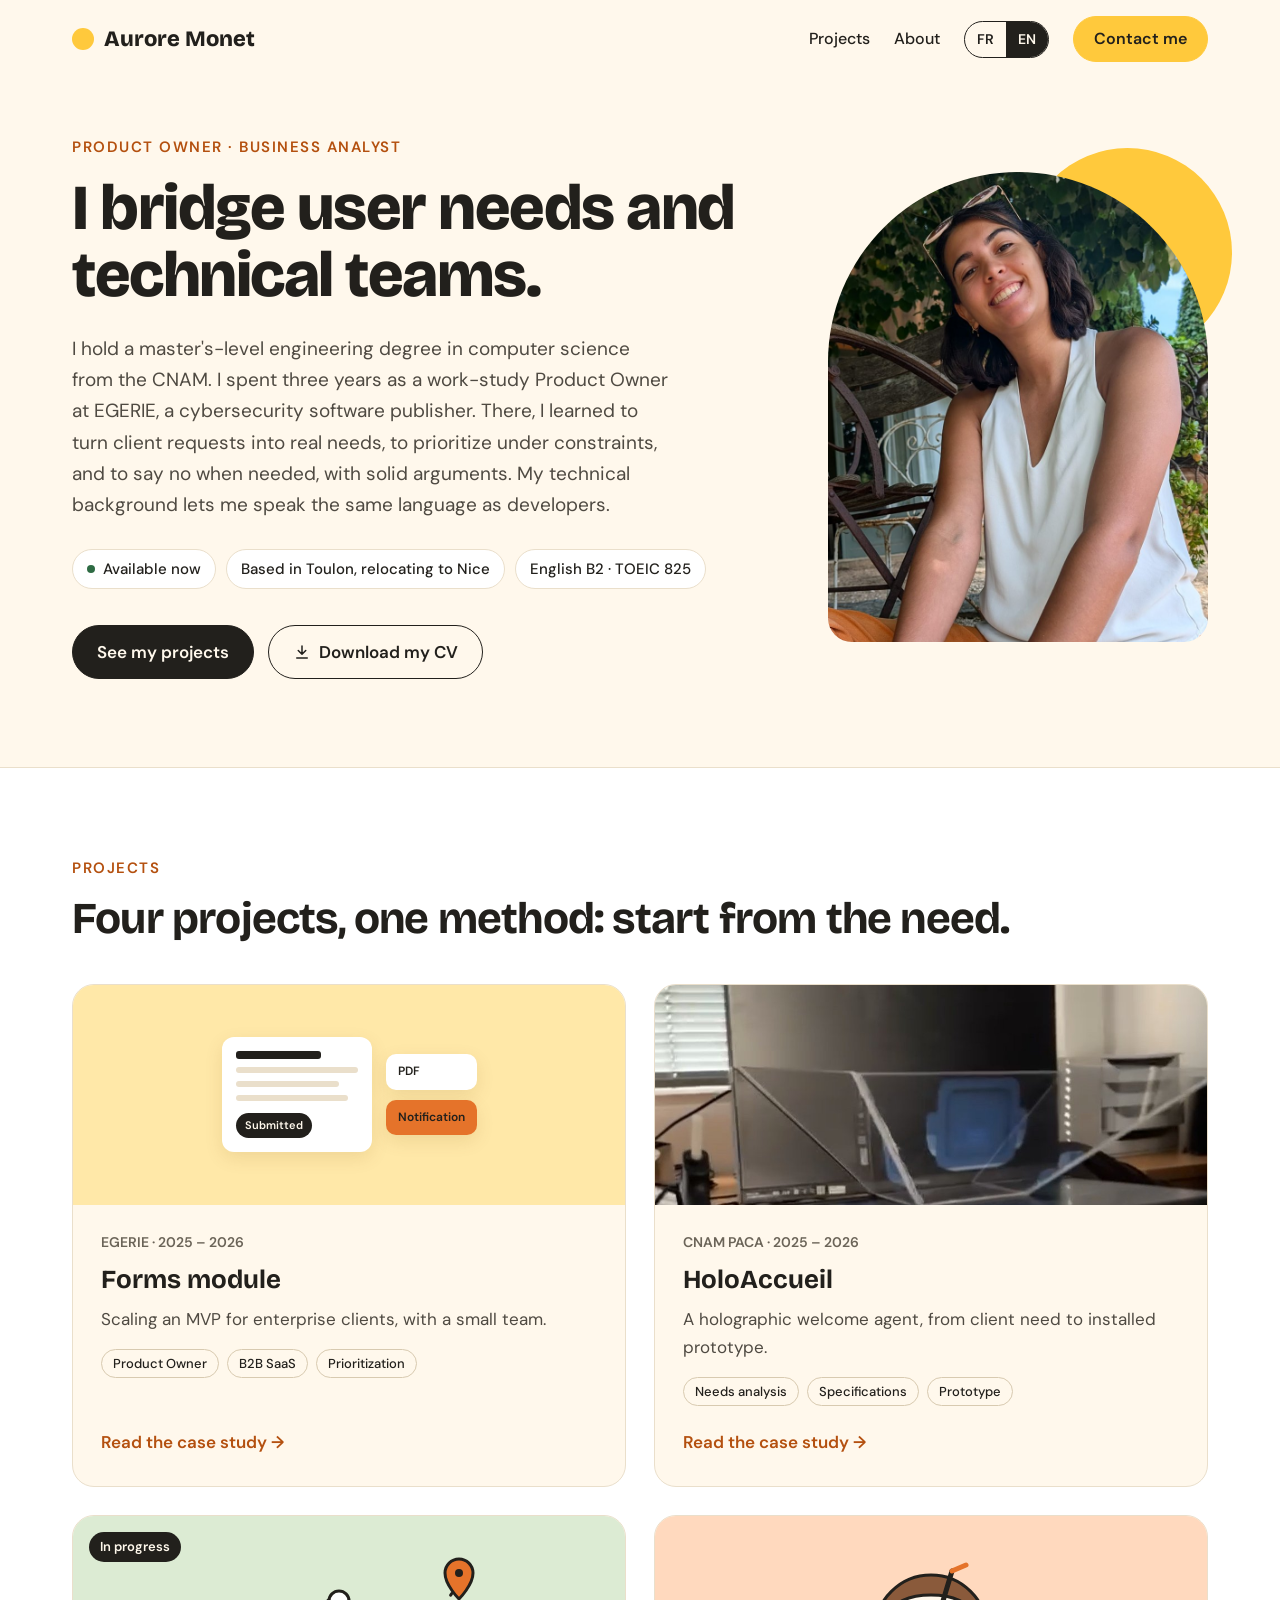
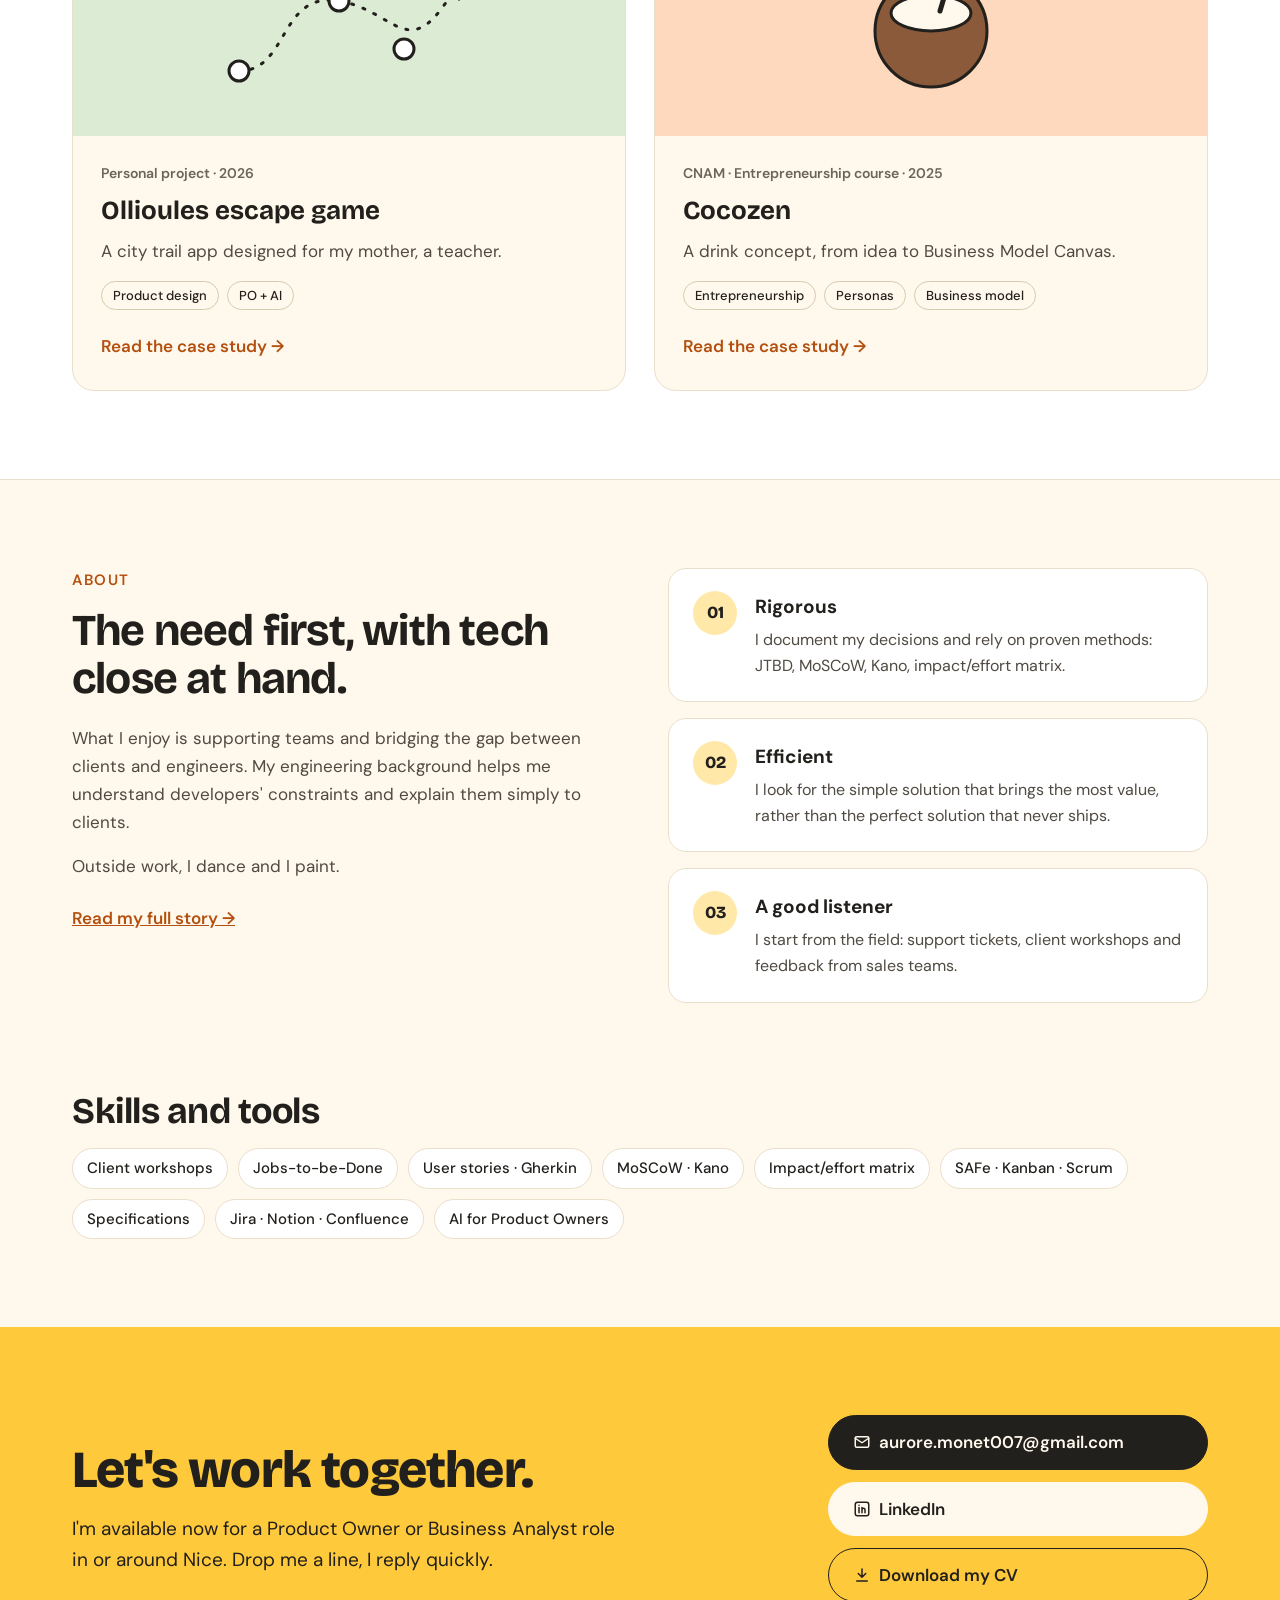
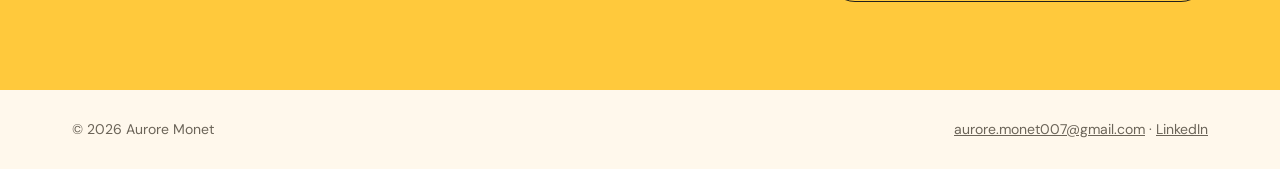
==== en/index.html @ ca901355 "Add files via upload Mise en ligne du portfolio" ====
<!doctype html>
<html lang="en">
<head>
<meta charset="utf-8">
<meta name="viewport" content="width=device-width, initial-scale=1">
<title>Aurore Monet — Product Owner · Business Analyst</title>
<meta name="description" content="Portfolio of Aurore Monet, junior Product Owner and Business Analyst, CNAM engineering graduate. Available in the Nice area.">
<meta property="og:title" content="Aurore Monet — Product Owner · Business Analyst">
<meta property="og:description" content="Portfolio of Aurore Monet, junior Product Owner and Business Analyst, CNAM engineering graduate. Available in the Nice area.">
<meta property="og:type" content="website">
<link rel="alternate" hreflang="fr" href="../index.html">
<link rel="alternate" hreflang="en" href="index.html">
<link rel="icon" href="../assets/favicon.svg" type="image/svg+xml">
<link rel="preconnect" href="https://fonts.googleapis.com">
<link rel="preconnect" href="https://fonts.gstatic.com" crossorigin>
<link href="https://fonts.googleapis.com/css2?family=Bricolage+Grotesque:opsz,wght@12..96,600;12..96,700;12..96,800&family=DM+Mono:wght@400;500&family=DM+Sans:opsz,wght@9..40,400;9..40,500;9..40,600&display=swap" rel="stylesheet">
<link rel="stylesheet" href="../assets/style.css">
</head>
<body>
<a class="skip" href="#contenu">Skip to content</a>
<header class="site-header">
  <div class="wrap">
    <a class="logo" href="index.html"><span class="sun" aria-hidden="true"></span>Aurore Monet</a>
    <nav class="nav" aria-label="Main navigation">
      <a class="nav-link" href="index.html#projets">Projects</a>
      <a class="nav-link" href="about.html">About</a>
      <div class="lang" role="group" aria-label="Language"><a href="../index.html" hreflang="fr" lang="fr">FR</a><span aria-current="true">EN</span></div>
      <a class="btn btn-sun" href="index.html#contact">Contact me</a>
    </nav>
  </div>
</header>
<main id="contenu">
<section class="wrap hero">
  <div class="hero-text">
    <p class="eyebrow">Product Owner · Business Analyst</p>
    <h1 class="h1">I bridge user needs and technical teams.</h1>
    <p class="lead">I hold a master's-level engineering degree in computer science from the CNAM. I spent three years as a work-study Product Owner at EGERIE, a cybersecurity software publisher. There, I learned to turn client requests into real needs, to prioritize under constraints, and to say no when needed, with solid arguments. My technical background lets me speak the same language as developers.</p>
    <div class="chips"><span class="chip"><span class="dot" aria-hidden="true"></span>Available now</span><span class="chip">Based in Toulon, relocating to Nice</span><span class="chip">English B2 · TOEIC 825</span></div>
    <div class="actions">
      <a class="btn btn-dark" href="#projets">See my projects</a>
      <a class="btn btn-line" href="../assets/CV_Aurore-Monet_product-owner_EN.pdf" download><svg aria-hidden="true" width="18" height="18" viewBox="0 0 24 24" fill="none" stroke="currentColor" stroke-width="2" stroke-linecap="round" stroke-linejoin="round"><path d="M12 4v11M7 10l5 5 5-5M5 20h14"/></svg>Download my CV</a>
    </div>
  </div>
  <div class="hero-photo"><div class="portrait"><img src="../assets/portrait.jpg" alt="Portrait of Aurore Monet" width="840" height="1118"></div></div>
</section>
<section class="band" id="projets" aria-labelledby="projets-title">
  <div class="wrap section">
    <p class="eyebrow">Projects</p>
    <h2 class="h2" id="projets-title">Four projects, one method: start from the need.</h2>
    <div class="cards">
<a class="card" href="forms-egerie.html">
  <div class="card-visual v-forms" aria-hidden="true"><div class="mini-form"><i></i><i></i><i style="width:85%"></i><i style="width:92%"></i><b>Submitted</b></div><div class="mini-stack"><span>PDF</span><span>Notification</span></div></div>
  <div class="card-body">
    <p class="card-meta">EGERIE · 2025 – 2026</p>
    <h3>Forms module</h3>
    <p class="muted">Scaling an MVP for enterprise clients, with a small team.</p>
    <div class="tags"><span class="tag">Product Owner</span><span class="tag">B2B SaaS</span><span class="tag">Prioritization</span></div>
    <span class="card-more">Read the case study →</span>
  </div>
</a>
<a class="card" href="holoaccueil.html">
  <div class="card-visual"><img src="../assets/hologramme.jpg" alt="Hologram prototype being tested at CNAM" loading="lazy" width="990" height="700"></div>
  <div class="card-body">
    <p class="card-meta">CNAM PACA · 2025 – 2026</p>
    <h3>HoloAccueil</h3>
    <p class="muted">A holographic welcome agent, from client need to installed prototype.</p>
    <div class="tags"><span class="tag">Needs analysis</span><span class="tag">Specifications</span><span class="tag">Prototype</span></div>
    <span class="card-more">Read the case study →</span>
  </div>
</a>
<a class="card" href="escape-game.html">
  <div class="card-visual v-trail"><span class="badge">In progress</span><svg aria-hidden="true" width="260" height="150" viewBox="0 0 260 150" fill="none"><path d="M20 120 C 70 120, 60 40, 120 50 S 190 120, 240 30" stroke="#22201C" stroke-width="3" stroke-dasharray="2 10" stroke-linecap="round"/><circle cx="20" cy="120" r="10" fill="#fff" stroke="#22201C" stroke-width="3"/><circle cx="120" cy="50" r="10" fill="#fff" stroke="#22201C" stroke-width="3"/><circle cx="185" cy="98" r="10" fill="#fff" stroke="#22201C" stroke-width="3"/><path d="M240 8 a14 14 0 0 1 14 14 c0 12 -14 26 -14 26 s-14 -14 -14 -26 a14 14 0 0 1 14 -14z" fill="#E5732A" stroke="#22201C" stroke-width="3"/><circle cx="240" cy="22" r="4" fill="#22201C"/></svg></div>
  <div class="card-body">
    <p class="card-meta">Personal project · 2026</p>
    <h3>Ollioules escape game</h3>
    <p class="muted">A city trail app designed for my mother, a teacher.</p>
    <div class="tags"><span class="tag">Product design</span><span class="tag">PO + AI</span></div>
    <span class="card-more">Read the case study →</span>
  </div>
</a>
<a class="card" href="cocozen.html">
  <div class="card-visual v-coco" aria-hidden="true"><svg width="150" height="150" viewBox="0 0 150 150" fill="none"><circle cx="75" cy="80" r="56" fill="#8A5A3B" stroke="#22201C" stroke-width="3"/><ellipse cx="75" cy="62" rx="40" ry="18" fill="#FFF8EC" stroke="#22201C" stroke-width="3"/><path d="M96 20 L84 60" stroke="#22201C" stroke-width="5" stroke-linecap="round"/><path d="M96 20 L110 14" stroke="#E5732A" stroke-width="5" stroke-linecap="round"/></svg></div>
  <div class="card-body">
    <p class="card-meta">CNAM · Entrepreneurship course · 2025</p>
    <h3>Cocozen</h3>
    <p class="muted">A drink concept, from idea to Business Model Canvas.</p>
    <div class="tags"><span class="tag">Entrepreneurship</span><span class="tag">Personas</span><span class="tag">Business model</span></div>
    <span class="card-more">Read the case study →</span>
  </div>
</a>
    </div>
  </div>
</section>
<section class="wrap section split" aria-labelledby="apropos-title">
  <div>
    <p class="eyebrow">About</p>
    <h2 class="h2" id="apropos-title">The need first, with tech close at hand.</h2>
    <p class="muted" style="margin-bottom:16px">What I enjoy is supporting teams and bridging the gap between clients and engineers. My engineering background helps me understand developers' constraints and explain them simply to clients.</p>
    <p class="muted" style="margin-bottom:24px">Outside work, I dance and I paint.</p>
    <a href="about.html" style="font-weight:600">Read my full story →</a>
  </div>
  <div class="qualities"><div class="quality"><span class="num" aria-hidden="true">01</span><div><h3>Rigorous</h3><p>I document my decisions and rely on proven methods: JTBD, MoSCoW, Kano, impact/effort matrix.</p></div></div><div class="quality"><span class="num" aria-hidden="true">02</span><div><h3>Efficient</h3><p>I look for the simple solution that brings the most value, rather than the perfect solution that never ships.</p></div></div><div class="quality"><span class="num" aria-hidden="true">03</span><div><h3>A good listener</h3><p>I start from the field: support tickets, client workshops and feedback from sales teams.</p></div></div></div>
</section>
<section class="wrap" style="padding-bottom:88px" aria-labelledby="skills-title">
  <h2 class="h2-s" id="skills-title">Skills and tools</h2>
  <div class="chips"><span class="chip">Client workshops</span><span class="chip">Jobs-to-be-Done</span><span class="chip">User stories · Gherkin</span><span class="chip">MoSCoW · Kano</span><span class="chip">Impact/effort matrix</span><span class="chip">SAFe · Kanban · Scrum</span><span class="chip">Specifications</span><span class="chip">Jira · Notion · Confluence</span><span class="chip">AI for Product Owners</span></div>
</section>
</main>
<section class="contact" id="contact" aria-labelledby="contact-title">
  <div class="wrap">
    <div class="contact-text">
      <h2 class="h2" id="contact-title">Let's work together.</h2>
      <p>I'm available now for a Product Owner or Business Analyst role in or around Nice. Drop me a line, I reply quickly.</p>
    </div>
    <div class="contact-links">
      <a class="btn btn-dark" href="mailto:aurore.monet007@gmail.com"><svg aria-hidden="true" width="18" height="18" viewBox="0 0 24 24" fill="none" stroke="currentColor" stroke-width="2" stroke-linecap="round" stroke-linejoin="round"><rect x="3" y="5" width="18" height="14" rx="2"/><path d="M3 7l9 6 9-6"/></svg>aurore.monet007@gmail.com</a>
      <a class="btn btn-light" href="https://www.linkedin.com/in/aurore-monet"><svg aria-hidden="true" width="18" height="18" viewBox="0 0 24 24" fill="none" stroke="currentColor" stroke-width="2" stroke-linecap="round" stroke-linejoin="round"><rect x="3" y="3" width="18" height="18" rx="3"/><path d="M8 10v7M8 7v.01M12 17v-4a2 2 0 0 1 4 0v4M12 10v7"/></svg>LinkedIn</a>
      <a class="btn btn-line" href="../assets/CV_Aurore-Monet_product-owner_EN.pdf" download><svg aria-hidden="true" width="18" height="18" viewBox="0 0 24 24" fill="none" stroke="currentColor" stroke-width="2" stroke-linecap="round" stroke-linejoin="round"><path d="M12 4v11M7 10l5 5 5-5M5 20h14"/></svg>Download my CV</a>
    </div>
  </div>
</section>
<footer class="site-footer">
  <div class="wrap">
    <span>© 2026 Aurore Monet</span>
    <span><a href="mailto:aurore.monet007@gmail.com">aurore.monet007@gmail.com</a> · <a href="https://www.linkedin.com/in/aurore-monet">LinkedIn</a></span>
  </div>
</footer>
</body>
</html>
---- assets/style.css ----
/* Portfolio Aurore Monet — style « solaire » clair */
:root {
  --sable: #FFF8EC;
  --blanc: #FFFFFF;
  --soleil: #FFC93C;
  --soleil-doux: #FFE8A8;
  --orange: #E5732A;
  --orange-texte: #B4500F;
  --encre: #22201C;
  --texte-2: #4F4A42;
  --texte-3: #6B6458;
  --bord: #EADFCB;
  --bord-fort: #D8CAB0;
  --vert: #2E6B43;
  --titre: 'Bricolage Grotesque', system-ui, sans-serif;
  --corps: 'DM Sans', system-ui, sans-serif;
  --mono: 'DM Mono', ui-monospace, monospace;
}
*, *::before, *::after { box-sizing: border-box; }
html { scroll-behavior: smooth; }
body { margin: 0; background: var(--sable); color: var(--encre); font-family: var(--corps); font-size: 17px; line-height: 1.65; -webkit-font-smoothing: antialiased; }
img { max-width: 100%; display: block; }
a { color: var(--orange-texte); }
a:hover { color: #8A3C0B; }
:focus-visible { outline: 3px solid var(--orange); outline-offset: 3px; border-radius: 6px; }
h1, h2, h3 { margin: 0; }
p { margin: 0; }
.skip { position: absolute; left: -999px; top: 8px; background: var(--encre); color: var(--sable); padding: 8px 14px; border-radius: 8px; z-index: 10; }
.skip:focus { left: 8px; }

.wrap { max-width: 1200px; margin: 0 auto; padding-left: 32px; padding-right: 32px; }
.narrow { max-width: 760px; margin: 0 auto; padding-left: 32px; padding-right: 32px; }
.band { background: var(--blanc); border-top: 1px solid var(--bord); border-bottom: 1px solid var(--bord); }

/* En-tête */
.site-header { position: sticky; top: 0; z-index: 5; background: rgba(255, 248, 236, .94); backdrop-filter: blur(8px); border-bottom: 1px solid transparent; }
.site-header .wrap { display: flex; flex-wrap: wrap; align-items: center; justify-content: space-between; gap: 12px 24px; padding-top: 16px; padding-bottom: 16px; }
.logo { font-family: var(--titre); font-weight: 800; font-size: 22px; color: var(--encre); text-decoration: none; display: inline-flex; align-items: center; gap: 10px; }
.logo:hover { color: var(--encre); }
.sun { width: 22px; height: 22px; border-radius: 50%; background: var(--soleil); display: inline-block; flex: none; }
.nav { display: flex; flex-wrap: wrap; align-items: center; gap: 10px 24px; font-weight: 500; font-size: 16px; }
.nav > a:not(.btn) { color: var(--encre); text-decoration: none; }
.nav > a:not(.btn):hover { color: var(--orange-texte); }
.lang { display: inline-flex; border: 1.5px solid var(--encre); border-radius: 999px; overflow: hidden; font-size: 14px; font-weight: 600; }
.lang a, .lang span { padding: 6px 12px; text-decoration: none; color: var(--encre); }
.lang [aria-current] { background: var(--encre); color: var(--sable); }

/* Boutons */
.btn { display: inline-flex; align-items: center; gap: 8px; min-height: 48px; padding: 12px 24px; border-radius: 999px; font-weight: 600; text-decoration: none; border: 1.5px solid var(--encre); transition: transform .15s ease; }
.btn:hover { transform: translateY(-1px); }
.btn-dark { background: var(--encre); color: var(--sable); }
.btn-dark:hover { color: var(--sable); }
.btn-line { background: transparent; color: var(--encre); }
.btn-line:hover { color: var(--encre); background: var(--blanc); }
.btn-sun { background: var(--soleil); color: var(--encre); border-color: var(--soleil); min-height: 44px; padding: 9px 20px; }
.btn-sun:hover { color: var(--encre); }
.btn-light { background: var(--sable); color: var(--encre); border-color: var(--sable); }
.btn-light:hover { color: var(--encre); }
.btn svg { flex: none; }

/* Textes */
.eyebrow { font-weight: 600; font-size: 15px; letter-spacing: 1.5px; text-transform: uppercase; color: var(--orange-texte); margin-bottom: 14px; }
.h1 { font-family: var(--titre); font-weight: 800; font-size: clamp(38px, 5.4vw, 64px); line-height: 1.05; letter-spacing: -1.5px; }
.h2 { font-family: var(--titre); font-weight: 700; font-size: clamp(30px, 3.6vw, 44px); line-height: 1.1; letter-spacing: -.8px; }
.h2-s { font-family: var(--titre); font-weight: 700; font-size: clamp(28px, 3vw, 36px); line-height: 1.15; letter-spacing: -.5px; margin-bottom: 16px; }
.lead { font-size: 19px; color: var(--texte-2); }
.muted { color: var(--texte-2); }
.prose p + p { margin-top: 16px; }
.prose p { color: #3D3830; }
.prose ul { margin: 12px 0 0; padding-left: 22px; color: #3D3830; }
.prose li + li { margin-top: 6px; }

/* Pastilles */
.chips { display: flex; flex-wrap: wrap; gap: 10px; }
.chip { display: inline-flex; align-items: center; gap: 8px; background: var(--blanc); border: 1px solid var(--bord); border-radius: 999px; padding: 7px 14px; font-size: 15px; font-weight: 500; }
.dot { width: 8px; height: 8px; border-radius: 50%; background: var(--vert); }
.tag { font-size: 13px; font-weight: 500; border: 1px solid var(--bord-fort); border-radius: 999px; padding: 3px 11px; }

/* Accueil : héros */
.hero { display: flex; flex-wrap: wrap; align-items: center; gap: 56px; padding-top: 56px; padding-bottom: 88px; }
.hero-text { flex: 999 1 520px; min-width: 0; }
.hero-text .h1 { margin-bottom: 24px; }
.hero-text .lead { margin-bottom: 28px; max-width: 600px; }
.hero-text .chips { margin-bottom: 36px; }
.actions { display: flex; flex-wrap: wrap; gap: 14px; }
.hero-photo { flex: 1 1 320px; display: flex; justify-content: center; }
.portrait { position: relative; width: 380px; max-width: 100%; aspect-ratio: 380 / 470; }
.portrait::before { content: ""; position: absolute; right: -24px; top: -24px; width: 55%; aspect-ratio: 1; border-radius: 50%; background: var(--soleil); }
.portrait img { position: relative; width: 100%; height: 100%; object-fit: cover; border-radius: 190px 190px 24px 24px; }

/* Cartes projets */
.section { padding-top: 88px; padding-bottom: 88px; }
.section .h2 { margin-bottom: 40px; }
.cards { display: grid; grid-template-columns: repeat(auto-fit, minmax(min(100%, 420px), 1fr)); gap: 28px; }
.card { display: flex; flex-direction: column; background: var(--sable); border: 1px solid var(--bord); border-radius: 22px; overflow: hidden; color: var(--encre); text-decoration: none; transition: transform .2s ease, box-shadow .2s ease; }
.card:hover { color: var(--encre); transform: translateY(-3px); box-shadow: 0 14px 30px rgba(120, 80, 20, .10); }
.card-visual { height: 220px; display: flex; align-items: center; justify-content: center; gap: 14px; position: relative; }
.card-visual img { width: 100%; height: 100%; object-fit: cover; }
.card-body { padding: 26px 28px 30px; display: flex; flex-direction: column; gap: 10px; flex: 1; }
.card-meta { font-size: 14px; font-weight: 600; color: var(--texte-3); }
.card h3 { font-family: var(--titre); font-weight: 700; font-size: 26px; line-height: 1.2; }
.card .tags { display: flex; flex-wrap: wrap; gap: 8px; margin-top: 6px; }
.card-more { margin-top: auto; padding-top: 12px; font-weight: 600; color: var(--orange-texte); }
.badge { position: absolute; top: 16px; left: 16px; background: var(--encre); color: var(--sable); font-size: 13px; font-weight: 600; padding: 4px 11px; border-radius: 999px; }
.v-forms { background: #FFE8A8; }
.v-trail { background: #DCEBD3; }
.v-coco { background: #FFD9BE; }
.mini-form { width: 150px; background: var(--blanc); border-radius: 12px; padding: 14px; display: flex; flex-direction: column; gap: 8px; box-shadow: 0 6px 18px rgba(120, 80, 20, .12); }
.mini-form i { display: block; height: 6px; border-radius: 3px; background: var(--bord); }
.mini-form i:first-child { height: 8px; width: 70%; background: var(--encre); }
.mini-form b { margin-top: 4px; align-self: flex-start; font-size: 11px; font-weight: 600; background: var(--encre); color: var(--sable); padding: 3px 9px; border-radius: 999px; }
.mini-stack { display: flex; flex-direction: column; gap: 10px; }
.mini-stack span { background: var(--blanc); border-radius: 10px; padding: 8px 12px; font-size: 12px; font-weight: 600; box-shadow: 0 6px 18px rgba(120, 80, 20, .12); }
.mini-stack span + span { background: var(--orange); }

/* À propos (accueil) */
.split { display: flex; flex-wrap: wrap; gap: 56px; }
.split > * { flex: 1 1 380px; min-width: 0; }
.split .h2 { margin-bottom: 20px; }
.qualities { display: flex; flex-direction: column; gap: 16px; }
.quality { background: var(--blanc); border: 1px solid var(--bord); border-radius: 18px; padding: 22px 24px; display: flex; gap: 18px; align-items: flex-start; }
.num { flex: none; width: 44px; height: 44px; border-radius: 50%; background: var(--soleil-doux); display: flex; align-items: center; justify-content: center; font-family: var(--titre); font-weight: 800; }
.quality h3 { font-size: 19px; margin-bottom: 4px; }
.quality p { color: var(--texte-2); font-size: 16px; }

/* Contact */
.contact { background: var(--soleil); }
.contact .wrap { display: flex; flex-wrap: wrap; align-items: center; justify-content: space-between; gap: 40px; padding-top: 88px; padding-bottom: 88px; }
.contact-text { flex: 1 1 460px; min-width: 0; }
.contact .h2 { font-weight: 800; font-size: clamp(36px, 4.4vw, 52px); margin-bottom: 14px; }
.contact-text p { font-size: 19px; max-width: 560px; }
.contact-links { display: flex; flex-direction: column; gap: 12px; flex: 0 1 380px; min-width: 0; }
.contact-links .btn { word-break: break-all; }

.site-footer .wrap { display: flex; flex-wrap: wrap; justify-content: space-between; gap: 12px; padding-top: 28px; padding-bottom: 28px; font-size: 14px; color: var(--texte-3); }
.site-footer a { color: var(--texte-3); }

/* Pages de cas */
.case-hero { padding-top: 40px; padding-bottom: 56px; }
.back { font-weight: 600; text-decoration: none; font-size: 15px; }
.case-hero .eyebrow { margin-top: 36px; }
.case-hero .h1 { margin-bottom: 22px; max-width: 900px; font-size: clamp(36px, 5vw, 60px); }
.case-hero .lead { font-size: 20px; max-width: 760px; }
.facts { background: var(--blanc); border: 1px solid var(--bord); border-radius: 22px; padding: 30px 32px; display: grid; grid-template-columns: repeat(auto-fit, minmax(220px, 1fr)); gap: 26px 32px; margin: 0; }
.facts dt { font-size: 13px; font-weight: 600; letter-spacing: 1px; text-transform: uppercase; color: var(--texte-3); margin-bottom: 4px; }
.facts dd { margin: 0; font-weight: 500; }
.block { padding-top: 72px; padding-bottom: 8px; }
.block-band { margin-top: 72px; }
.block-band > .wrap { padding-top: 80px; padding-bottom: 80px; }
.journey { display: flex; flex-wrap: wrap; align-items: stretch; gap: 12px; margin-top: 32px; }
.stage { flex: 1 1 190px; border: 1.5px solid var(--bord-fort); border-radius: 16px; padding: 18px 20px; background: var(--sable); }
.stage small { font-family: var(--mono); font-size: 13px; color: var(--texte-3); }
.stage strong { display: block; font-size: 19px; margin-top: 2px; }
.stage em { display: block; font-style: normal; font-size: 14px; font-weight: 600; color: var(--vert); margin-top: 6px; }
.stage.break { border: 2.5px solid var(--orange); background: #FFF1E4; }
.stage.break em { color: var(--orange-texte); }
.arrow { display: flex; align-items: center; font-size: 22px; color: #8A8172; }
.grid3 { display: grid; grid-template-columns: repeat(auto-fit, minmax(260px, 1fr)); gap: 20px; margin-top: 28px; }
.panel { border-radius: 16px; padding: 22px 24px; background: var(--sable); }
.panel h3 { font-size: 18px; margin-bottom: 6px; }
.panel p { font-size: 16px; color: var(--texte-2); }
.steps { list-style: none; margin: 0; padding: 0; display: flex; flex-direction: column; gap: 28px; }
.steps li { display: flex; gap: 20px; }
.steps .num { background: var(--soleil); }
.steps h3 { font-size: 20px; margin: 4px 0 6px; }
.steps p { color: #3D3830; }
.steps ol { margin: 10px 0 0; padding-left: 22px; color: #3D3830; }
.steps ol li { display: list-item; }
.steps ol li + li { margin-top: 4px; }
.moscow { display: grid; grid-template-columns: repeat(auto-fit, minmax(230px, 1fr)); gap: 16px; margin: 36px 0; }
.mcol { background: var(--blanc); border: 1px solid var(--bord); border-radius: 18px; padding: 22px 22px 26px; }
.mcol small { font-family: var(--mono); font-size: 13px; color: var(--texte-3); display: block; }
.mcol strong { display: block; margin: 2px 0 12px; }
.mcol ul { list-style: none; padding: 0; margin: 0; font-size: 15px; color: var(--texte-2); }
.mcol li + li { margin-top: 6px; }
.mcol.must { background: var(--encre); color: var(--sable); border-color: var(--encre); }
.mcol.must small { color: var(--soleil); }
.mcol.must ul { color: var(--sable); }
.mcol.wont { border: 1.5px dashed var(--bord-fort); }
.deliv { display: flex; flex-direction: column; gap: 18px; }
.deliv h3 { font-size: 19px; margin-bottom: 4px; }
.story { margin: 0; background: var(--encre); color: var(--sable); border-radius: 22px; padding: 28px 30px; }
.story figcaption { font-size: 13px; font-weight: 600; letter-spacing: 1px; text-transform: uppercase; color: var(--soleil); margin-bottom: 16px; }
.story p { margin-bottom: 18px; }
.gherkin { font-family: var(--mono); font-size: 14.5px; line-height: 1.8; background: #33302A; border-radius: 14px; padding: 18px 20px; }
.gherkin b { color: var(--soleil); font-weight: 500; }
.results { display: grid; grid-template-columns: repeat(auto-fit, minmax(240px, 1fr)); gap: 20px; }
.result { background: var(--soleil-doux); border-radius: 18px; padding: 24px; font-weight: 600; font-size: 18px; line-height: 1.4; }
.quote { margin: 40px 0 0; max-width: 820px; }
.quote p { font-family: var(--titre); font-weight: 700; font-size: clamp(26px, 3vw, 34px); line-height: 1.2; margin-bottom: 10px; }
.quote footer { color: var(--texte-3); }
.figure { margin: 32px 0 0; }
.figure img { border-radius: 20px; width: 100%; max-height: 520px; object-fit: cover; }
.figure figcaption { font-size: 14px; color: var(--texte-3); margin-top: 10px; }
.pivots { display: grid; grid-template-columns: repeat(auto-fit, minmax(280px, 1fr)); gap: 20px; margin-top: 8px; }
.pivot { background: var(--blanc); border: 1px solid var(--bord); border-radius: 18px; padding: 22px 24px; }
.pivot strong { display: block; font-family: var(--titre); font-size: 20px; margin-bottom: 6px; }
.pivot p { color: var(--texte-2); font-size: 16px; }
.next { background: var(--soleil); margin-top: 88px; }
.next .wrap { display: flex; flex-wrap: wrap; justify-content: space-between; align-items: center; gap: 20px; padding-top: 48px; padding-bottom: 48px; }
.next small { font-size: 14px; font-weight: 600; letter-spacing: 1px; text-transform: uppercase; }
.next p { font-family: var(--titre); font-weight: 800; font-size: clamp(24px, 3vw, 32px); margin-top: 4px; }
.status { display: inline-block; background: var(--encre); color: var(--sable); font-size: 14px; font-weight: 600; padding: 4px 12px; border-radius: 999px; margin-left: 10px; vertical-align: middle; letter-spacing: 0; text-transform: none; }

/* Page à propos */
.about-hero { display: flex; flex-wrap: wrap; gap: 56px; align-items: center; padding-top: 56px; padding-bottom: 40px; }
.about-hero > div { flex: 999 1 480px; min-width: 0; }
.about-hero .portrait { width: 300px; }
.skills { width: 100%; border-collapse: collapse; margin-top: 8px; }
.skills th, .skills td { text-align: left; vertical-align: top; padding: 14px 16px 14px 0; border-bottom: 1px solid var(--bord); }
.skills th { width: 32%; font-weight: 600; }
.skills td { color: var(--texte-2); }
.edu { list-style: none; padding: 0; margin: 0; display: flex; flex-direction: column; gap: 14px; }
.edu strong { display: block; }
.edu span { color: var(--texte-3); font-size: 15px; }

@media (max-width: 720px) {
  body { font-size: 16px; }
  .wrap, .narrow { padding-left: 16px; padding-right: 16px; }
  .nav .nav-link { display: none; }
  .hero { padding-top: 24px; padding-bottom: 64px; gap: 40px; }
  .hero-photo { order: -1; }
  .portrait { width: 260px; }
  .section, .contact .wrap { padding-top: 64px; padding-bottom: 64px; }
  .arrow { display: none; }
  .facts { padding: 22px 20px; }
  .skills th { width: 40%; }
  .lead { font-size: 17px; }
}
@media (prefers-reduced-motion: reduce) {
  html { scroll-behavior: auto; }
  .btn, .card { transition: none; }
}
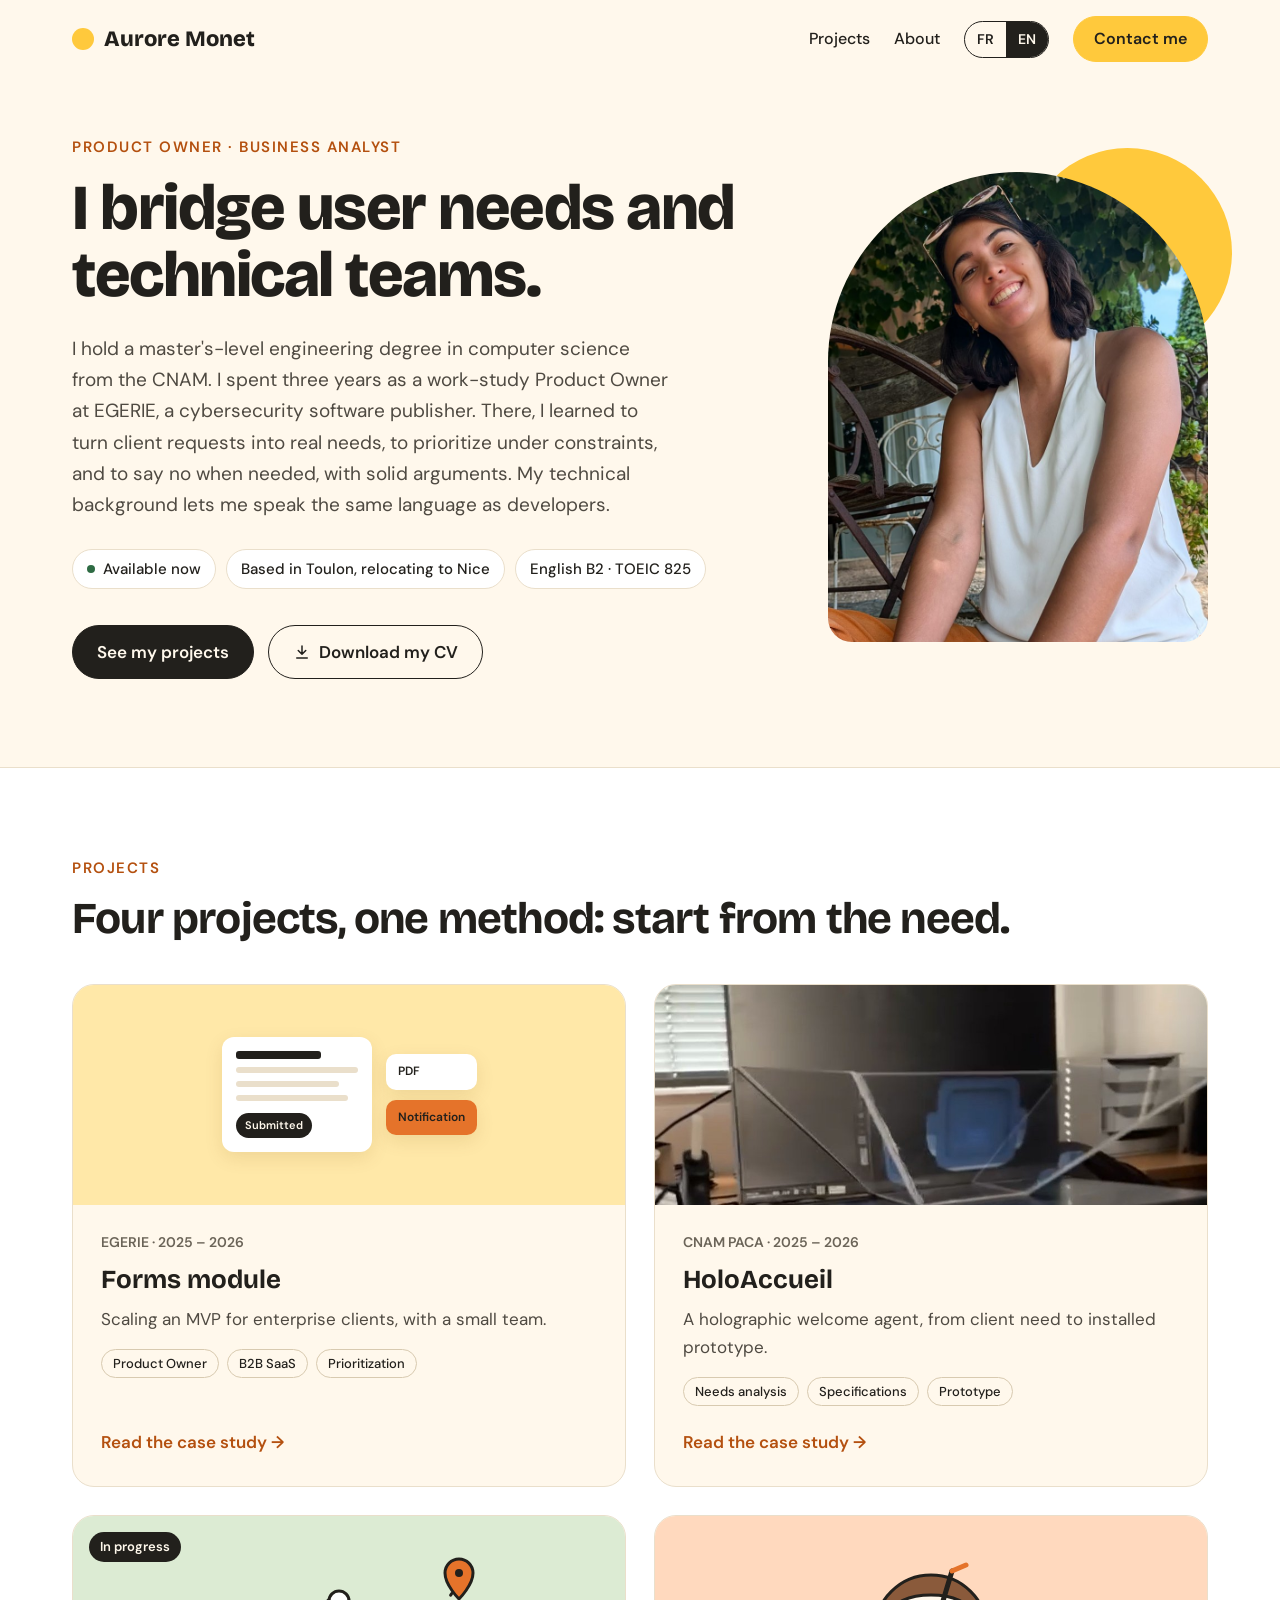
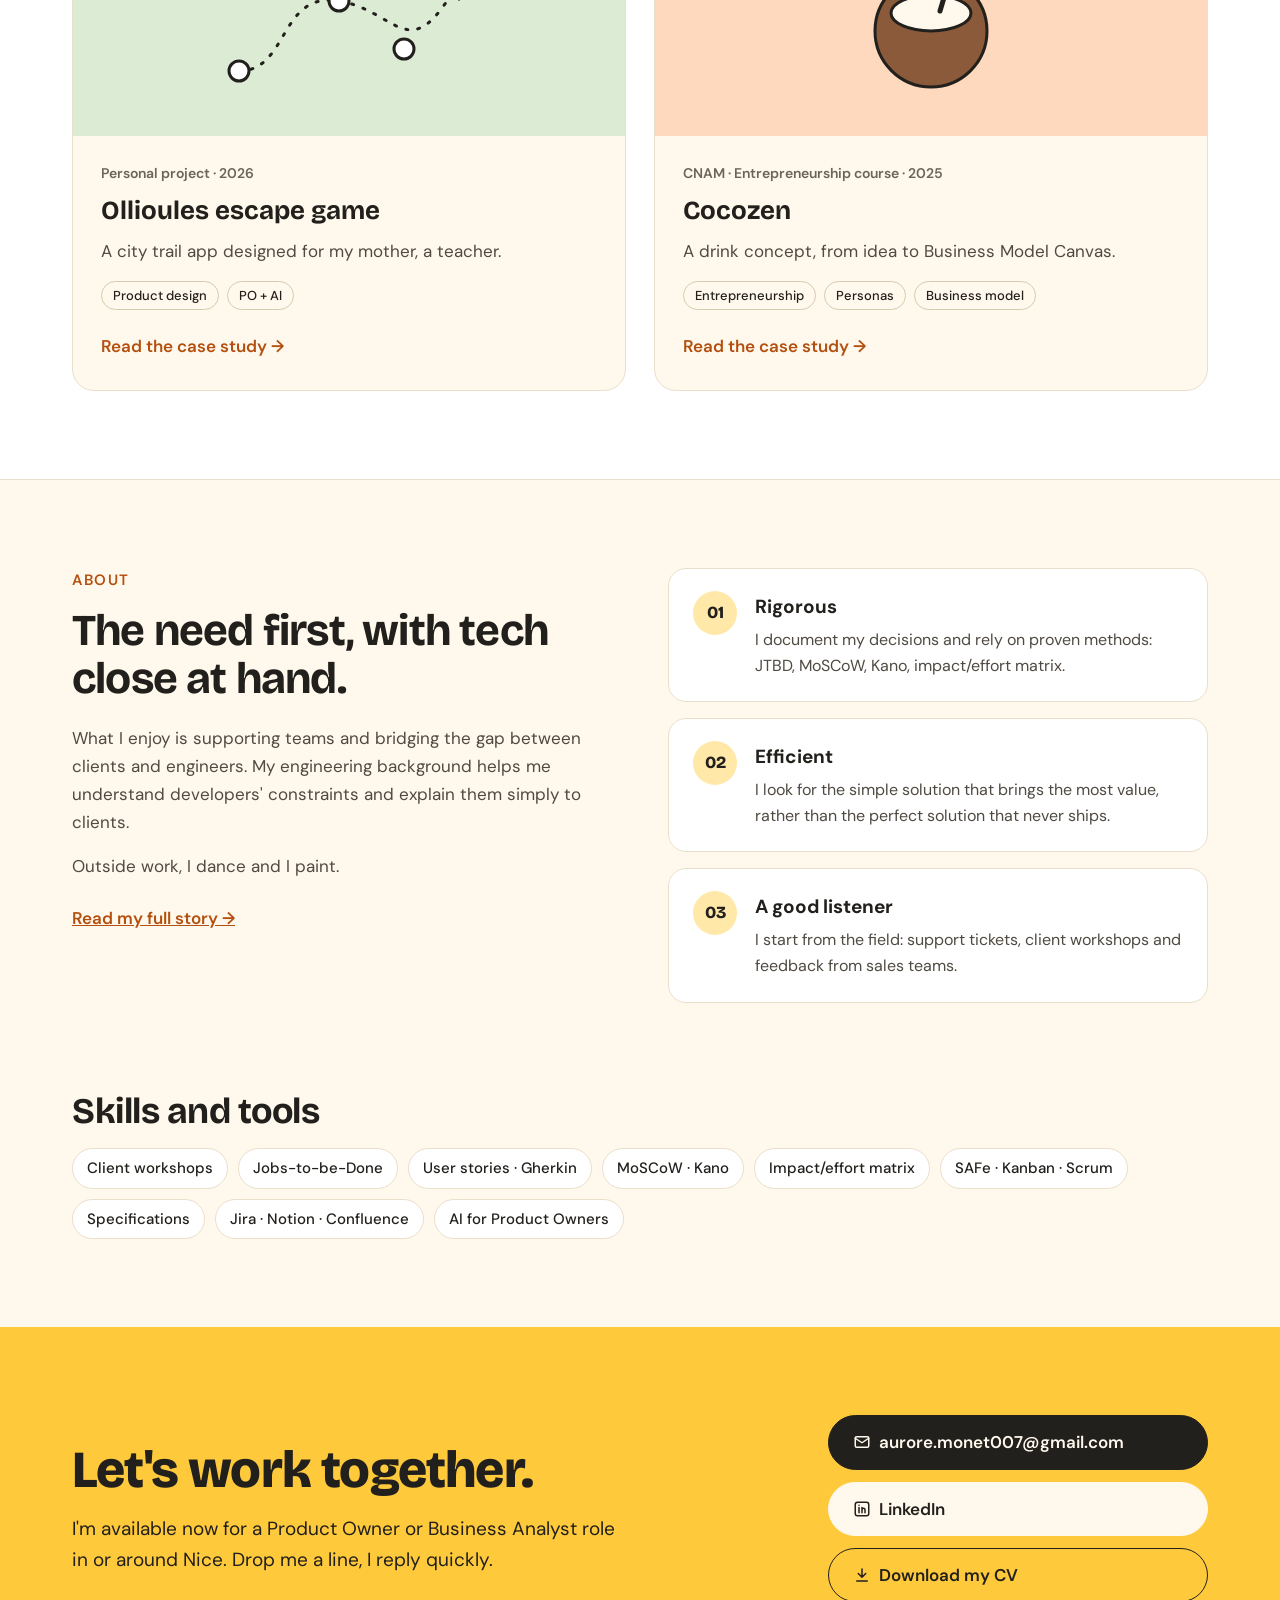
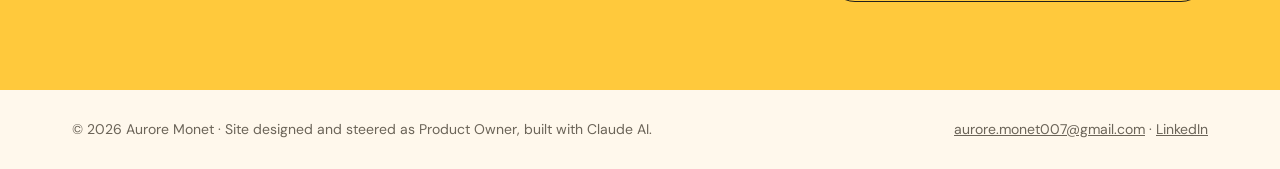
==== commit fe057c6e: "Add files via upload" ====
--- a/en/index.html
+++ b/en/index.html
@@ -121,7 +121,7 @@
 </section>
 <footer class="site-footer">
   <div class="wrap">
-    <span>© 2026 Aurore Monet</span>
+    <span>© 2026 Aurore Monet · Site designed and steered as Product Owner, built with Claude AI.</span>
     <span><a href="mailto:aurore.monet007@gmail.com">aurore.monet007@gmail.com</a> · <a href="https://www.linkedin.com/in/aurore-monet">LinkedIn</a></span>
   </div>
 </footer>
